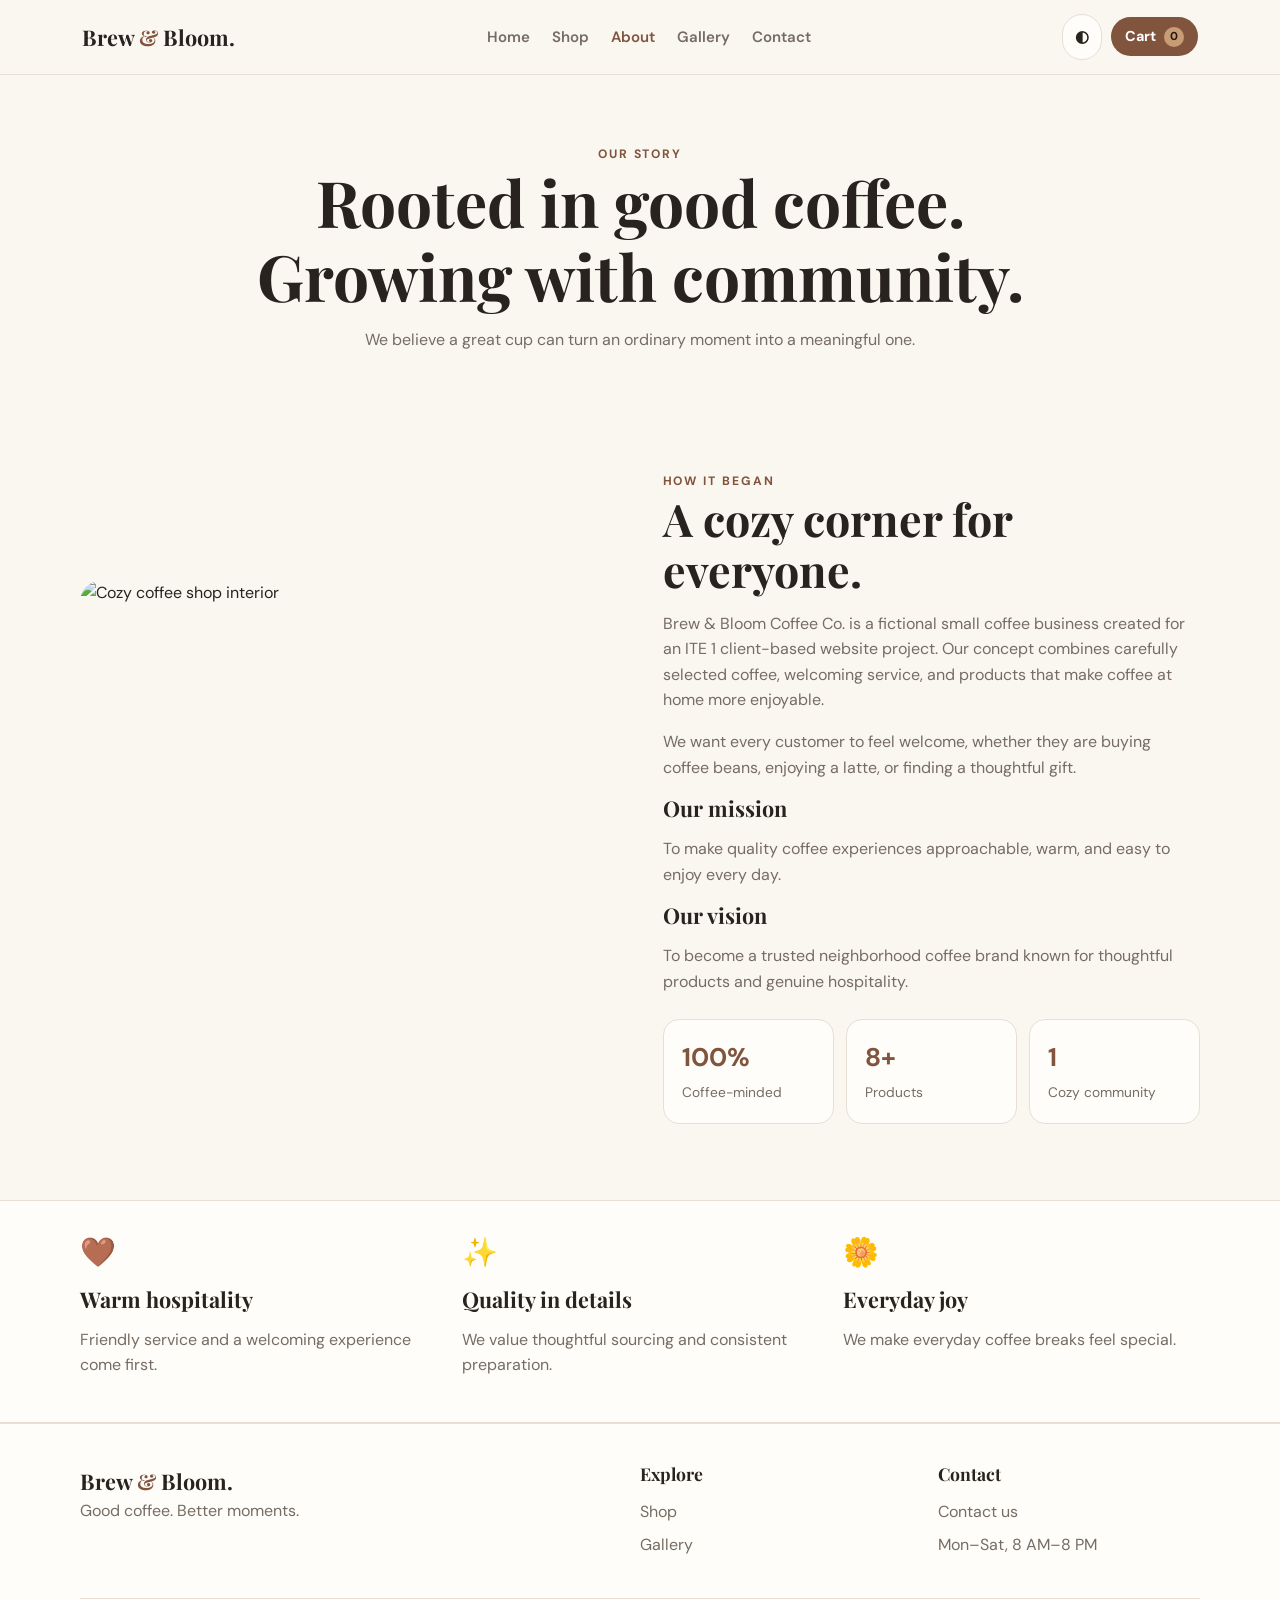
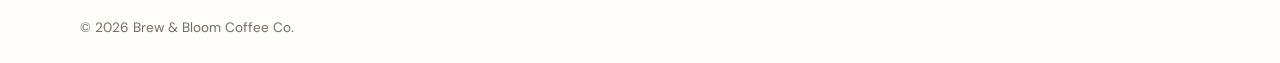
==== about.html @ 15369261 "Add files via upload" ====
<!DOCTYPE html>
<html lang="en">
<head>
  <meta charset="UTF-8">
  <meta name="viewport" content="width=device-width, initial-scale=1.0">
  <title>About | Brew & Bloom</title>
  <link rel="stylesheet" href="styles.css">
  <script src="script.js" defer></script>
</head>
<body>
<header class="site-header"><div class="nav-wrap">
  <a class="brand" href="index.html">Brew <span>&</span> Bloom.</a>
  <button class="menu-toggle" aria-label="Toggle navigation">☰</button>
  <nav class="nav-links">
    <a href="index.html">Home</a><a href="shop.html">Shop</a>
    <a class="active" href="about.html">About</a><a href="gallery.html">Gallery</a>
    <a href="contact.html">Contact</a>
  </nav>
  <div class="nav-actions"><button class="icon-btn theme-toggle">◐</button>
    <a class="btn small" href="cart.html">Cart <span class="cart-count">0</span></a>
  </div>
</div></header>

<main>
  <section class="page-hero"><div class="container">
    <span class="eyebrow">Our story</span>
    <h1>Rooted in good coffee.<br>Growing with community.</h1>
    <p>We believe a great cup can turn an ordinary moment into a meaningful one.</p>
  </div></section>

  <section class="section">
    <div class="container about-grid">
      <img src="https://images.unsplash.com/photo-1445116572660-236099ec97a0?auto=format&fit=crop&w=1100&q=85" alt="Cozy coffee shop interior">
      <div>
        <span class="eyebrow">How it began</span>
        <h2>A cozy corner for everyone.</h2>
        <p>Brew & Bloom Coffee Co. is a fictional small coffee business created for an ITE 1 client-based website project. Our concept combines carefully selected coffee, welcoming service, and products that make coffee at home more enjoyable.</p>
        <p>We want every customer to feel welcome, whether they are buying coffee beans, enjoying a latte, or finding a thoughtful gift.</p>
        <h3>Our mission</h3>
        <p>To make quality coffee experiences approachable, warm, and easy to enjoy every day.</p>
        <h3>Our vision</h3>
        <p>To become a trusted neighborhood coffee brand known for thoughtful products and genuine hospitality.</p>
        <div class="stats">
          <div class="stat"><strong>100%</strong><span class="small-muted">Coffee-minded</span></div>
          <div class="stat"><strong>8+</strong><span class="small-muted">Products</span></div>
          <div class="stat"><strong>1</strong><span class="small-muted">Cozy community</span></div>
        </div>
      </div>
    </div>
  </section>

  <section class="feature-band"><div class="container feature-grid">
    <div class="feature"><div class="feature-icon">🤎</div><h3>Warm hospitality</h3><p>Friendly service and a welcoming experience come first.</p></div>
    <div class="feature"><div class="feature-icon">✨</div><h3>Quality in details</h3><p>We value thoughtful sourcing and consistent preparation.</p></div>
    <div class="feature"><div class="feature-icon">🌼</div><h3>Everyday joy</h3><p>We make everyday coffee breaks feel special.</p></div>
  </div></section>
</main>

<footer class="footer"><div class="container">
  <div class="footer-grid">
    <div><a class="brand" href="index.html">Brew <span>&</span> Bloom.</a><p>Good coffee. Better moments.</p></div>
    <div><h3>Explore</h3><a href="shop.html">Shop</a><a href="gallery.html">Gallery</a></div>
    <div><h3>Contact</h3><a href="contact.html">Contact us</a><p>Mon–Sat, 8 AM–8 PM</p></div>
  </div>
  <div class="footer-bottom">© 2026 Brew & Bloom Coffee Co.</div>
</div></footer>
<div id="toast" class="toast" role="status"></div>
</body>
</html>
---- styles.css ----
@import url('https://fonts.googleapis.com/css2?family=DM+Sans:wght@400;500;600;700&family=Playfair+Display:wght@500;600;700&display=swap');

:root {
  --bg: #faf7f1;
  --surface: #fffdf9;
  --text: #29231f;
  --muted: #766c63;
  --accent: #80543d;
  --accent2: #c89c75;
  --line: #e8ded3;
  --shadow: 0 12px 35px #3c24120e;
}

[data-theme="dark"] {
  --bg: #1c1917;
  --surface: #28221e;
  --text: #f7efe7;
  --muted: #c2b3a5;
  --accent: #d4a17e;
  --accent2: #9d6e4e;
  --line: #493a30;
  --shadow: 0 12px 35px #0003;
}

* {
  box-sizing: border-box;
}

html {
  scroll-behavior: smooth;
}

body {
  margin: 0;
  background: var(--bg);
  color: var(--text);
  font-family: 'DM Sans', sans-serif;
  line-height: 1.6;
  transition: background .25s, color .25s;
}

img {
  max-width: 100%;
  display: block;
}

a {
  color: inherit;
  text-decoration: none;
}

button, input, textarea, select {
  font: inherit;
}

button, .btn {
  cursor: pointer;
  border: 0;
  border-radius: 999px;
  background: var(--accent);
  color: #fff;
  padding: 12px 20px;
  font-weight: 700;
  display: inline-flex;
  align-items: center;
  justify-content: center;
  gap: 8px;
  transition: transform .2s, opacity .2s;
}

button:hover, .btn:hover {
  transform: translateY(-2px);
  opacity: .92;
}

.btn.secondary {
  background: transparent;
  color: var(--text);
  border: 1px solid var(--line);
}

.btn.small {
  padding: 8px 14px;
  font-size: .9rem;
}

.container {
  width: min(1120px, calc(100% - 40px));
  margin: auto;
}

.site-header {
  position: sticky;
  top: 0;
  z-index: 10;
  background: var(--bg);
  border-bottom: 1px solid var(--line);
}

.nav-wrap {
  max-width: 1160px;
  margin: auto;
  padding: 14px 22px;
  display: flex;
  align-items: center;
  justify-content: space-between;
  gap: 18px;
}

.brand {
  font-family: 'Playfair Display', serif;
  font-size: 1.35rem;
  font-weight: 700;
  white-space: nowrap;
}

.brand span {
  color: var(--accent);
}

.nav-links {
  display: flex;
  align-items: center;
  gap: 22px;
}

.nav-links a {
  font-size: .94rem;
  color: var(--muted);
  font-weight: 600;
}

.nav-links a:hover,
.nav-links a.active {
  color: var(--accent);
}

.nav-actions {
  display: flex;
  align-items: center;
  gap: 9px;
}

.icon-btn {
  background: var(--surface);
  border: 1px solid var(--line);
  color: var(--text);
  padding: 9px 12px;
}

.menu-toggle {
  display: none;
  background: transparent;
  color: var(--text);
  font-size: 1.35rem;
  padding: 5px;
}

.cart-count {
  background: var(--accent2);
  color: #24170f;
  border-radius: 50%;
  font-size: .72rem;
  padding: 1px 6px;
}

.eyebrow {
  text-transform: uppercase;
  letter-spacing: .16em;
  font-size: .76rem;
  font-weight: 700;
  color: var(--accent);
}

h1, h2, h3 {
  font-family: 'Playfair Display', serif;
  line-height: 1.15;
  margin: 0 0 15px;
}

h1 {
  font-size: clamp(2.5rem, 5vw, 4.5rem);
}

h2 {
  font-size: clamp(2rem, 3.5vw, 3rem);
}

h3 {
  font-size: 1.35rem;
}

p {
  color: var(--muted);
  margin: 0 0 16px;
}

.section {
  padding: 76px 0;
}

.page-hero {
  padding: 65px 0 38px;
  text-align: center;
}

.page-hero p {
  max-width: 650px;
  margin: auto;
}

.hero {
  padding: 60px 0 72px;
}

.hero-grid {
  display: grid;
  grid-template-columns: 1fr 1fr;
  gap: 50px;
  align-items: center;
}

.hero-copy p {
  font-size: 1.08rem;
  max-width: 510px;
  margin: 22px 0 28px;
}

.hero-image {
  height: 510px;
  border-radius: 180px 180px 24px 24px;
  overflow: hidden;
  position: relative;
}

.hero-image img {
  width: 100%;
  height: 100%;
  object-fit: cover;
}

.hero-tag {
  position: absolute;
  bottom: 20px;
  left: 20px;
  background: var(--surface);
  padding: 14px 18px;
  border-radius: 16px;
  box-shadow: var(--shadow);
}

.hero-tag strong {
  display: block;
}

.hero-tag small {
  color: var(--muted);
}

.btn-row {
  display: flex;
  flex-wrap: wrap;
  gap: 12px;
}

.trust-row {
  display: flex;
  gap: 20px;
  flex-wrap: wrap;
  margin-top: 34px;
  color: var(--muted);
  font-size: .9rem;
}

.trust-row strong {
  color: var(--text);
}

.section-head {
  display: flex;
  justify-content: space-between;
  align-items: end;
  gap: 20px;
  margin-bottom: 28px;
}

.product-grid {
  display: grid;
  grid-template-columns: repeat(4, minmax(0, 1fr));
  gap: 20px;
}

.product-card,
.info-card,
.panel {
  background: var(--surface);
  border: 1px solid var(--line);
  border-radius: 20px;
  overflow: hidden;
  box-shadow: var(--shadow);
}

.product-card {
  transition: transform .25s;
}

.product-card:hover {
  transform: translateY(-5px);
}

.product-image {
  height: 220px;
  position: relative;
  overflow: hidden;
  background: #e9ded2;
}

.product-image img {
  width: 100%;
  height: 100%;
  object-fit: cover;
  transition: transform .4s;
}

.product-card:hover .product-image img {
  transform: scale(1.05);
}

.tag {
  position: absolute;
  top: 12px;
  left: 12px;
  background: var(--surface);
  border-radius: 99px;
  padding: 5px 10px;
  font-size: .75rem;
  font-weight: 700;
}

.product-info {
  padding: 17px;
}

.product-info h3 {
  font-size: 1.12rem;
  margin-bottom: 7px;
}

.product-info p {
  font-size: .88rem;
  min-height: 65px;
}

.price-row {
  display: flex;
  align-items: center;
  justify-content: space-between;
  gap: 8px;
  flex-wrap: wrap;
}

.price {
  font-weight: 700;
  font-size: 1.1rem;
}

.add-btn {
  padding: 9px 13px;
  font-size: .85rem;
}

.feature-band {
  background: var(--surface);
  border-block: 1px solid var(--line);
}

.feature-grid {
  display: grid;
  grid-template-columns: repeat(3, 1fr);
  gap: 25px;
}

.feature {
  padding: 28px 0;
}

.feature-icon {
  font-size: 1.8rem;
  margin-bottom: 12px;
}

.about-grid {
  display: grid;
  grid-template-columns: 1fr 1fr;
  gap: 45px;
  align-items: center;
}

.about-grid > img {
  height: 430px;
  width: 100%;
  object-fit: cover;
  border-radius: 22px;
}

.stats {
  display: grid;
  grid-template-columns: repeat(3, 1fr);
  gap: 12px;
  margin-top: 25px;
}

.stat {
  padding: 18px;
  background: var(--surface);
  border: 1px solid var(--line);
  border-radius: 16px;
}

.stat strong {
  display: block;
  font-size: 1.6rem;
  color: var(--accent);
}

.gallery-grid {
  display: grid;
  grid-template-columns: repeat(3, 1fr);
  grid-auto-rows: 220px;
  gap: 14px;
}

.gallery-grid img {
  width: 100%;
  height: 100%;
  object-fit: cover;
  border-radius: 18px;
  transition: transform .3s;
}

.gallery-grid img:hover {
  transform: scale(1.02);
}

.gallery-grid img:first-child {
  grid-row: span 2;
}

.gallery-grid img:nth-child(4) {
  grid-column: span 2;
}

.toolbar {
  display: flex;
  gap: 12px;
  flex-wrap: wrap;
  margin-bottom: 25px;
}

.toolbar input,
.toolbar select,
.field input,
.field textarea,
.field select {
  width: 100%;
  padding: 12px 14px;
  border: 1px solid var(--line);
  background: var(--surface);
  color: var(--text);
  border-radius: 12px;
  outline: none;
}

.toolbar input {
  max-width: 360px;
}

.toolbar select {
  width: auto;
  min-width: 150px;
}

.contact-grid,
.checkout-grid {
  display: grid;
  grid-template-columns: 1fr 1fr;
  gap: 28px;
  align-items: start;
}

.panel {
  padding: 26px;
}

.field {
  margin-bottom: 16px;
}

.field label {
  display: block;
  font-weight: 700;
  font-size: .9rem;
  margin-bottom: 6px;
}

.field textarea {
  min-height: 130px;
  resize: vertical;
}

.contact-detail {
  display: flex;
  gap: 14px;
  margin: 22px 0;
}

.contact-detail > span {
  font-size: 1.3rem;
}

.notice {
  padding: 12px 15px;
  background: var(--bg);
  border-radius: 12px;
  color: var(--text);
  margin: 12px 0;
}

.success-message {
  display: none;
}

.success-message.show {
  display: block;
}

.faq-item {
  border-bottom: 1px solid var(--line);
  padding: 16px 0;
}

.faq-question {
  background: transparent;
  color: var(--text);
  border-radius: 0;
  padding: 0;
  width: 100%;
  justify-content: space-between;
  text-align: left;
}

.faq-answer {
  display: none;
  padding-top: 12px;
}

.faq-item.open .faq-answer {
  display: block;
}

.cart-table {
  width: 100%;
  border-collapse: collapse;
}

.cart-table th,
.cart-table td {
  text-align: left;
  padding: 14px 8px;
  border-bottom: 1px solid var(--line);
  vertical-align: middle;
}

.cart-product {
  display: flex;
  align-items: center;
  gap: 12px;
  min-width: 190px;
}

.cart-product img {
  width: 62px;
  height: 62px;
  object-fit: cover;
  border-radius: 12px;
}

.qty-controls {
  display: flex;
  align-items: center;
  gap: 8px;
}

.qty-controls button {
  padding: 4px 10px;
}

.remove-btn {
  background: transparent;
  color: var(--accent);
  padding: 5px;
}

.summary-line {
  display: flex;
  justify-content: space-between;
  gap: 15px;
  padding: 10px 0;
  color: var(--muted);
}

.summary-line.total {
  border-top: 1px solid var(--line);
  margin-top: 8px;
  padding-top: 18px;
  color: var(--text);
  font-weight: 700;
  font-size: 1.15rem;
}

.empty-state {
  text-align: center;
  padding: 55px 20px;
}

.empty-state .emoji {
  font-size: 3rem;
}

.small-muted {
  font-size: .86rem;
  color: var(--muted);
}

.footer {
  padding: 40px 0 24px;
  border-top: 1px solid var(--line);
  background: var(--surface);
}

.footer-grid {
  display: grid;
  grid-template-columns: 2fr 1fr 1fr;
  gap: 35px;
}

.footer h3 {
  font-size: 1.1rem;
}

.footer a:not(.brand) {
  display: block;
  color: var(--muted);
  margin: 7px 0;
}

.footer-bottom {
  border-top: 1px solid var(--line);
  margin-top: 25px;
  padding-top: 18px;
  color: var(--muted);
  font-size: .85rem;
}

.modal {
  position: fixed;
  inset: 0;
  background: #140d09a8;
  z-index: 30;
  display: none;
  align-items: center;
  justify-content: center;
  padding: 20px;
}

.modal.open {
  display: flex;
}

.modal-box {
  max-width: 650px;
  width: 100%;
  background: var(--surface);
  color: var(--text);
  border-radius: 22px;
  padding: 25px;
  position: relative;
}

.modal-close {
  position: absolute;
  right: 16px;
  top: 14px;
  background: transparent;
  color: var(--text);
  font-size: 1.4rem;
  padding: 5px;
}

.modal-content {
  display: grid;
  grid-template-columns: 1fr 1fr;
  gap: 22px;
  align-items: center;
}

.modal-content img {
  height: 270px;
  width: 100%;
  object-fit: cover;
  border-radius: 16px;
}

.toast {
  position: fixed;
  right: 20px;
  bottom: 20px;
  background: var(--text);
  color: var(--bg);
  padding: 13px 18px;
  border-radius: 12px;
  z-index: 40;
  opacity: 0;
  transform: translateY(15px);
  pointer-events: none;
  transition: .25s;
}

.toast.show {
  opacity: 1;
  transform: translateY(0);
}

@media (max-width: 900px) {
  .nav-links { gap: 13px; }
  .product-grid { grid-template-columns: repeat(2, minmax(0, 1fr)); }
  .hero-grid { gap: 28px; }
  .hero-image { height: 430px; }
}

@media (max-width: 700px) {
  .nav-wrap { flex-wrap: wrap; }
  .menu-toggle { display: inline-flex; }

  .nav-links {
    display: none;
    order: 3;
    width: 100%;
    flex-direction: column;
    align-items: stretch;
    padding: 12px 0 6px;
    gap: 0;
  }

  .nav-links.open { display: flex; }

  .nav-links a {
    padding: 11px 5px;
    border-top: 1px solid var(--line);
  }

  .nav-actions { margin-left: auto; }
  .hero { padding: 38px 0 50px; }
  .hero-grid, .about-grid, .contact-grid, .checkout-grid { grid-template-columns: 1fr; }
  .hero-image { height: 380px; order: -1; }
  .section { padding: 55px 0; }
  .section-head { align-items: start; flex-direction: column; }
  .feature-grid { grid-template-columns: 1fr; }
  .gallery-grid { grid-template-columns: 1fr 1fr; grid-auto-rows: 170px; }
  .gallery-grid img:first-child { grid-row: span 1; }
  .gallery-grid img:nth-child(4) { grid-column: span 1; }
  .footer-grid { grid-template-columns: 1fr 1fr; }
  .footer-grid > div:first-child { grid-column: span 2; }
  .modal-content { grid-template-columns: 1fr; }
  .modal-content img { height: 200px; }
  .cart-table thead { display: none; }
  .cart-table, .cart-table tbody, .cart-table tr, .cart-table td { display: block; width: 100%; }
  .cart-table tr { padding: 14px 0; border-bottom: 1px solid var(--line); }
  .cart-table td { border: 0; padding: 6px 0; }
  .cart-table td:before {
    content: attr(data-label);
    font-weight: 700;
    display: inline-block;
    width: 100px;
    color: var(--muted);
  }
  .cart-product { display: inline-flex; }
}

@media (max-width: 430px) {
  .container { width: calc(100% - 28px); }
  .product-grid { grid-template-columns: 1fr; }
  .product-image { height: 245px; }
  .footer-grid { grid-template-columns: 1fr; }
  .footer-grid > div:first-child { grid-column: auto; }
  .nav-actions .icon-btn { padding: 8px 10px; }
  .brand { font-size: 1.15rem; }
}
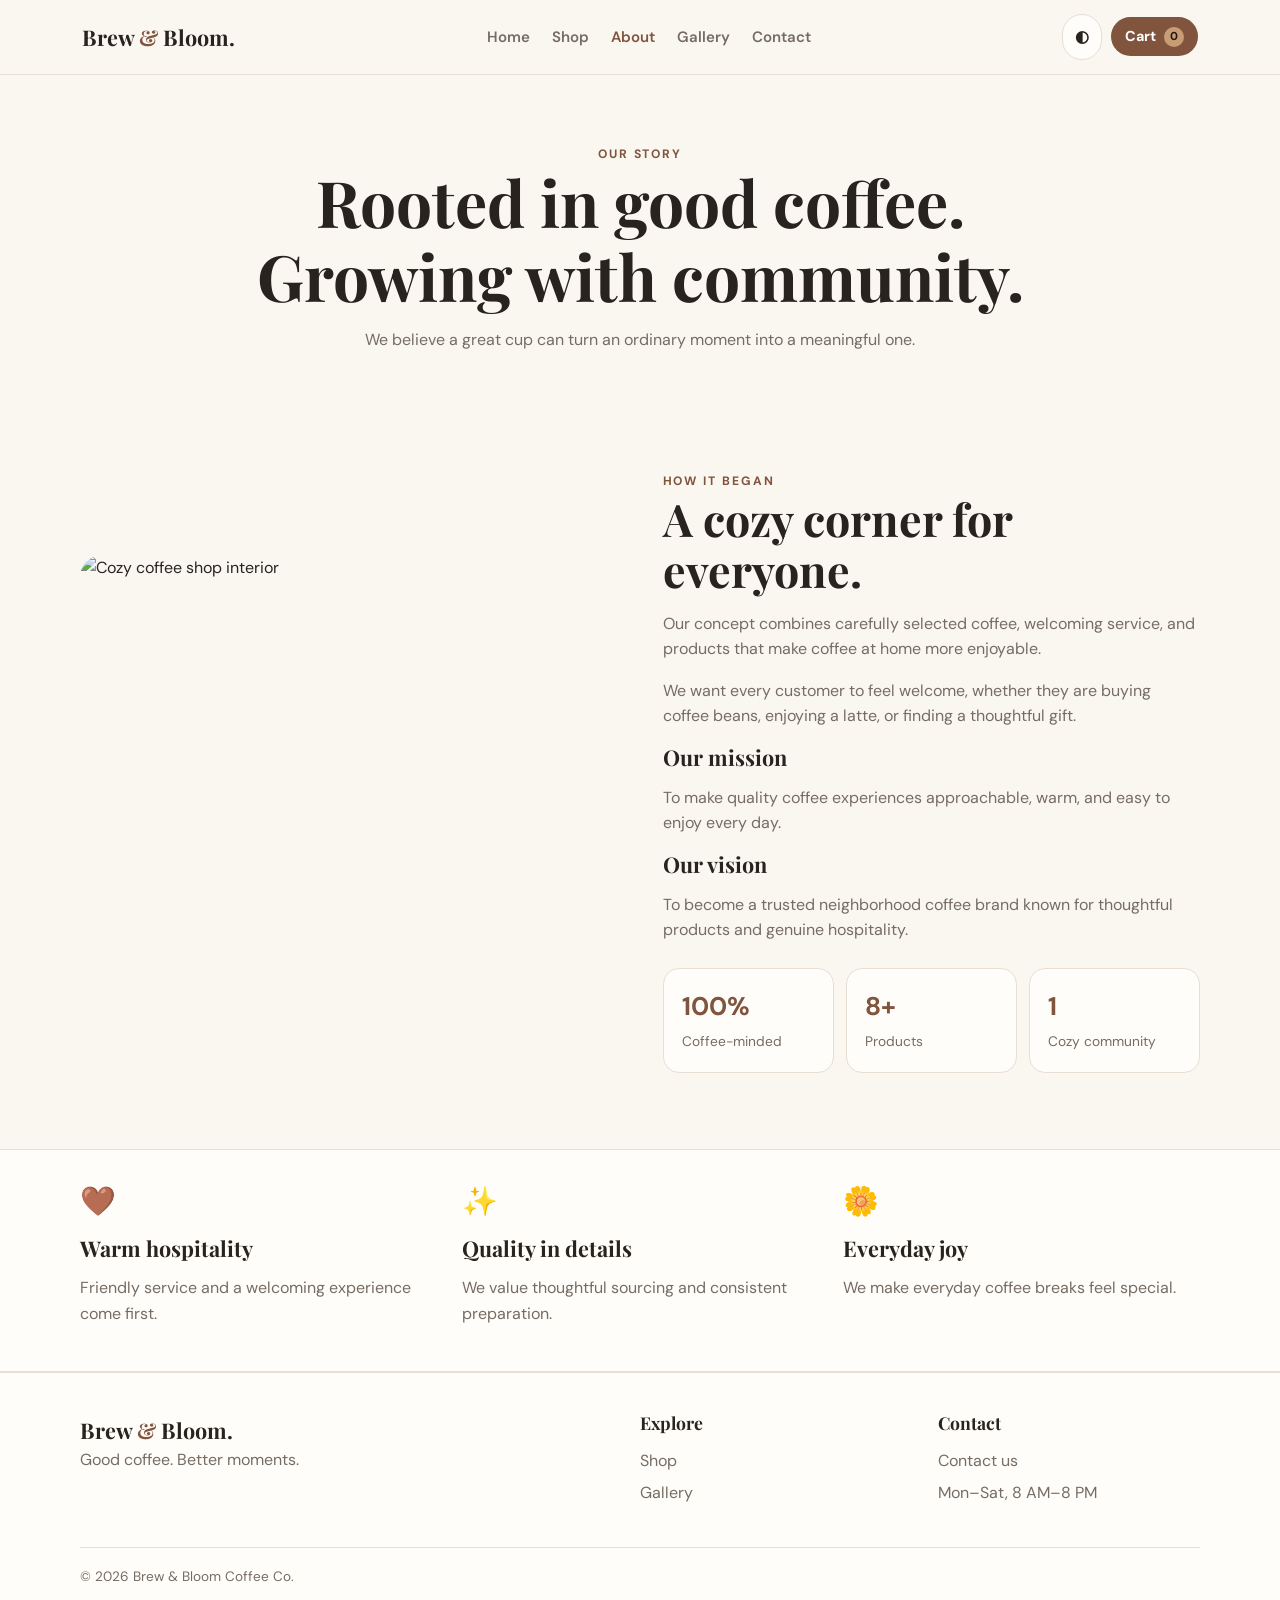
==== commit b7cc84c1: "Update description of Brew & Bloom Coffee Co. Removed reference to the fictional nature of the busin" ====
--- a/about.html
+++ b/about.html
@@ -34,7 +34,7 @@
       <div>
         <span class="eyebrow">How it began</span>
         <h2>A cozy corner for everyone.</h2>
-        <p>Brew & Bloom Coffee Co. is a fictional small coffee business created for an ITE 1 client-based website project. Our concept combines carefully selected coffee, welcoming service, and products that make coffee at home more enjoyable.</p>
+        <p>Our concept combines carefully selected coffee, welcoming service, and products that make coffee at home more enjoyable.</p>
         <p>We want every customer to feel welcome, whether they are buying coffee beans, enjoying a latte, or finding a thoughtful gift.</p>
         <h3>Our mission</h3>
         <p>To make quality coffee experiences approachable, warm, and easy to enjoy every day.</p>
@@ -66,4 +66,4 @@
 </div></footer>
 <div id="toast" class="toast" role="status"></div>
 </body>
-</html>+</html>
